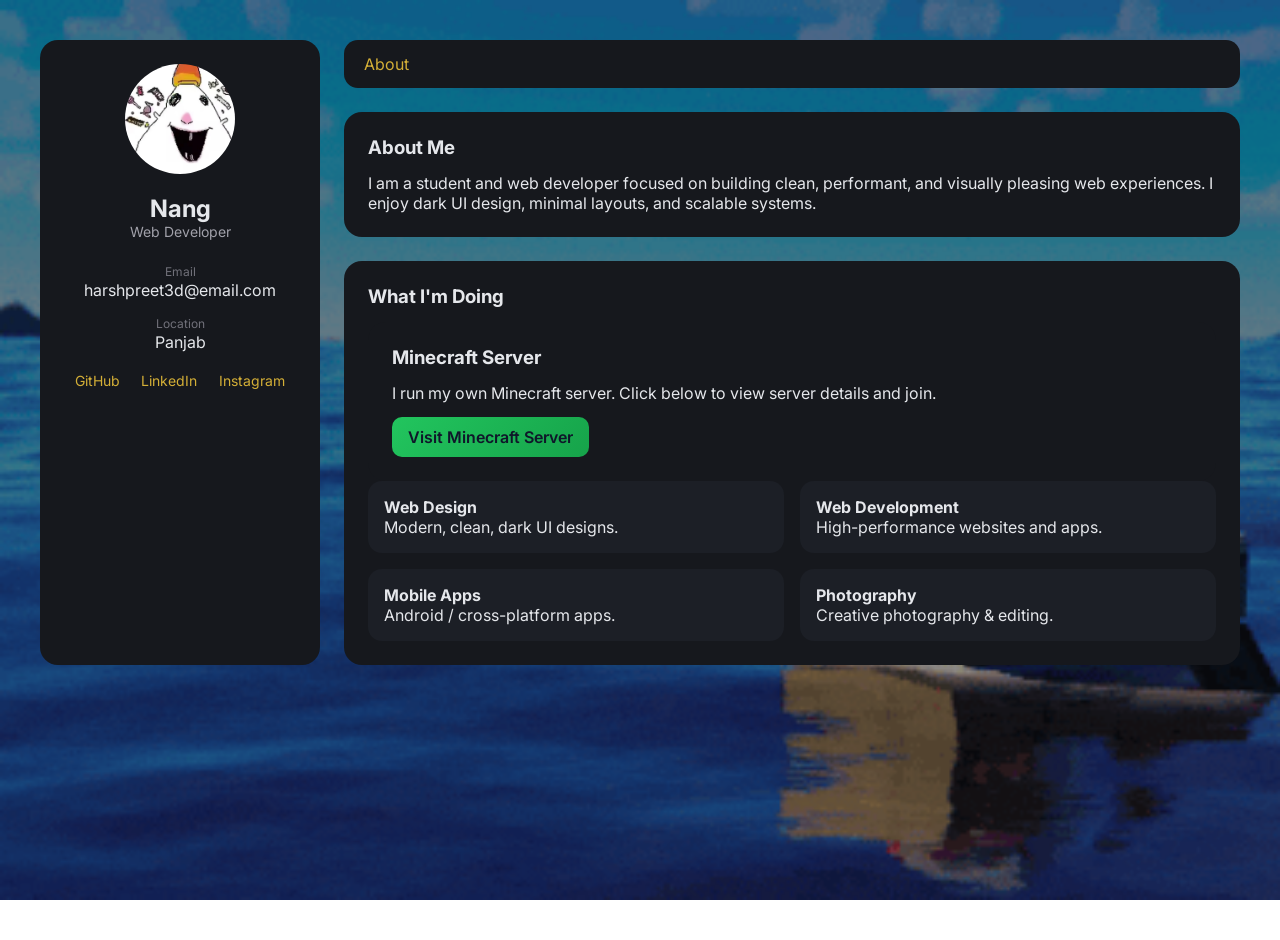
==== index.html @ 86fd9663 "Update personal description in index.html" ====
<!DOCTYPE html>
<html lang="en">
<head>
  <meta charset="UTF-8" />
  <title>Nang | Portfolio</title>
  <meta name="viewport" content="width=device-width, initial-scale=1.0" />
  <link rel="stylesheet" href="style.css" />
  <link href="https://fonts.googleapis.com/css2?family=Inter:wght@300;400;500;600;700&display=swap" rel="stylesheet">
</head>
<body>

  <div class="container">

    <!-- LEFT PROFILE CARD -->
    <aside class="profile-card">
      <img src="assets/avatar.png" alt="Profile" class="avatar">

      <h2>Nang</h2>
      <p class="role">Web Developer</p>

      <div class="info">
        <div><span>Email</span><p>harshpreet3d@email.com</p></div>
        <div><span>Location</span><p>Panjab</p></div>
      </div>

      <div class="socials">
        <a href="https://github.com/zlegend025-sys">GitHub</a>
        <a href="https://www.linkedin.com/in/harshpreet-singh-8305a2371/">LinkedIn</a>
        <a href="https://www.instagram.com/harshpreetbaidwan/">Instagram</a>
      </div>
    </aside>

    <!-- RIGHT CONTENT -->
    <main class="content">

      <!-- NAV -->
      <nav class="nav">
        <a class="active">About</a>
      </nav>

      <!-- ABOUT -->
      <section class="card">
        <h3>About Me</h3>
        <p>
          I am a student and web developer focused on building clean, performant, and visually pleasing web experiences. 
           I enjoy dark UI design, minimal layouts, and scalable systems.
        </p>
      </section>

      <!-- SERVICES -->
      <section class="card">
        <h3>What I'm Doing</h3>
  <section class="card">
    <h3>Minecraft Server</h3>

    <p>
      I run my own Minecraft server. Click below to view server details and join.
    </p>

<video autoplay muted loop id="bg-video">
  <source src="assets/ocean.mp4" type="video/mp4">
</video>
    
    <a
      href="https://server.harshpreet.live/"
      target="_blank"
      class="mc-button"
    >
      Visit Minecraft Server
    </a>
 </section>
        
        <div class="services">
          <div class="service">
            <h4>Web Design</h4>
            <p>Modern, clean, dark UI designs.</p>
          </div>

          <div class="service">
            <h4>Web Development</h4>
            <p>High-performance websites and apps.</p>
          </div>

          <div class="service">
            <h4>Mobile Apps</h4>
            <p>Android / cross-platform apps.</p>
          </div>

          <div class="service">
            <h4>Photography</h4>
            <p>Creative photography & editing.</p>
          </div>
        </div>
      </section>
      
    </main>

  </div>

  <script src="script.js"></script>
</body>
</html>
---- style.css ----
* {
  margin: 0;
  padding: 0;
  box-sizing: border-box;
  font-family: 'Inter', sans-serif;
}

body {
  background: #0e0f13;
  color: #e5e7eb;
  min-height: 100vh;
}

.container {
  max-width: 1200px;
  margin: 40px auto;
  display: grid;
  grid-template-columns: 280px 1fr;
  gap: 24px;
}

/* PROFILE CARD */
.profile-card {
  background: #16181d;
  border-radius: 18px;
  padding: 24px;
  text-align: center;
}

.avatar {
  width: 110px;
  height: 110px;
  border-radius: 50%;
  object-fit: cover;
  margin-bottom: 16px;
}

.role {
  color: #a1a1aa;
  font-size: 14px;
  margin-bottom: 20px;
}

.info div {
  margin-bottom: 12px;
}

.info span {
  font-size: 12px;
  color: #71717a;
}

.socials {
  margin-top: 20px;
  display: flex;
  justify-content: space-around;
}

.socials a {
  color: #d4af37;
  text-decoration: none;
  font-size: 14px;
}

/* RIGHT CONTENT */
.content {
  display: flex;
  flex-direction: column;
  gap: 24px;
}

.nav {
  background: #16181d;
  border-radius: 14px;
  padding: 14px 20px;
  display: flex;
  gap: 20px;
}

.nav a {
  color: #a1a1aa;
  cursor: pointer;
  text-decoration: none;
}

.nav a.active {
  color: #d4af37;
}

/* CARDS */
.card {
  background: #16181d;
  border-radius: 18px;
  padding: 24px;
}

.card h3 {
  margin-bottom: 14px;
}

/* SERVICES */
.services {
  display: grid;
  grid-template-columns: repeat(2, 1fr);
  gap: 16px;
}

.service {
  background: #1c1f26;
  border-radius: 14px;
  padding: 16px;
}
.mc-button {
  display: inline-block;
  margin-top: 14px;
  padding: 10px 16px;
  background: linear-gradient(135deg, #22c55e, #16a34a);
  color: #0f172a;
  font-weight: 600;
  border-radius: 10px;
  text-decoration: none;
  transition: transform 0.2s ease, box-shadow 0.2s ease;
}

.mc-button:hover {
  transform: translateY(-2px);
  box-shadow: 0 8px 24px rgba(34, 197, 94, 0.35);
}
body {
  margin: 0;
  min-height: 100vh;
  background: url("assets/bg.gif") no-repeat center center fixed;
  background-size: cover;
}
#bg-video {
  position: fixed;
  top: 0;
  left: 0;
  width: 100%;
  height: 100%;
  object-fit: cover;
  z-index: -1;
}
body::before {
  content: "";
  position: fixed;
  inset: 0;
  background: rgba(0,0,0,0.45);
  z-index: -1;
}
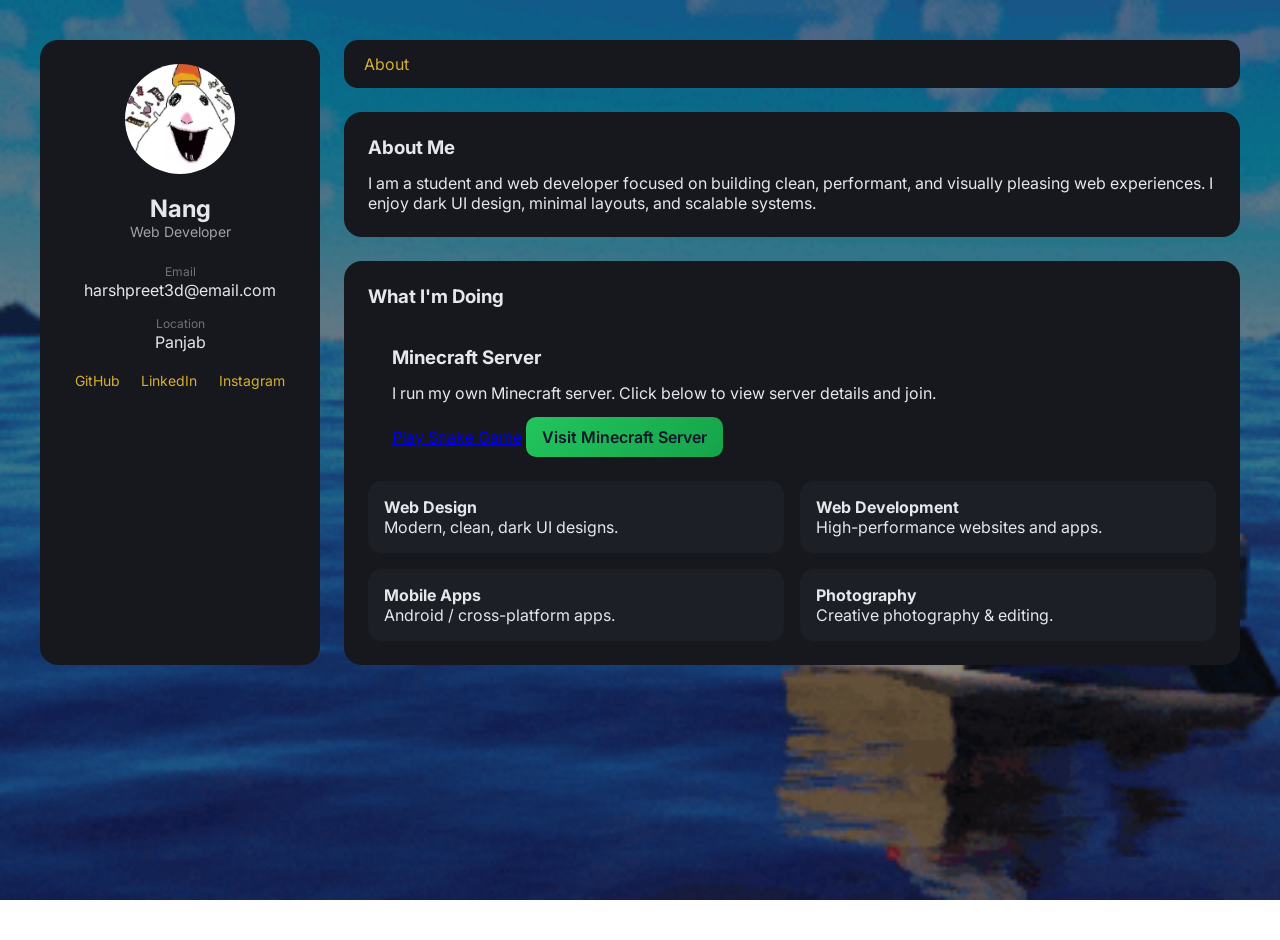
==== commit 9ed755fa: "Add link to play Snake Game in index.html" ====
--- a/index.html
+++ b/index.html
@@ -56,6 +56,7 @@
     <p>
       I run my own Minecraft server. Click below to view server details and join.
     </p>
+    <a href="apps/snake/snake.html">Play Snake Game</a>
 
 <video autoplay muted loop id="bg-video">
   <source src="assets/ocean.mp4" type="video/mp4">
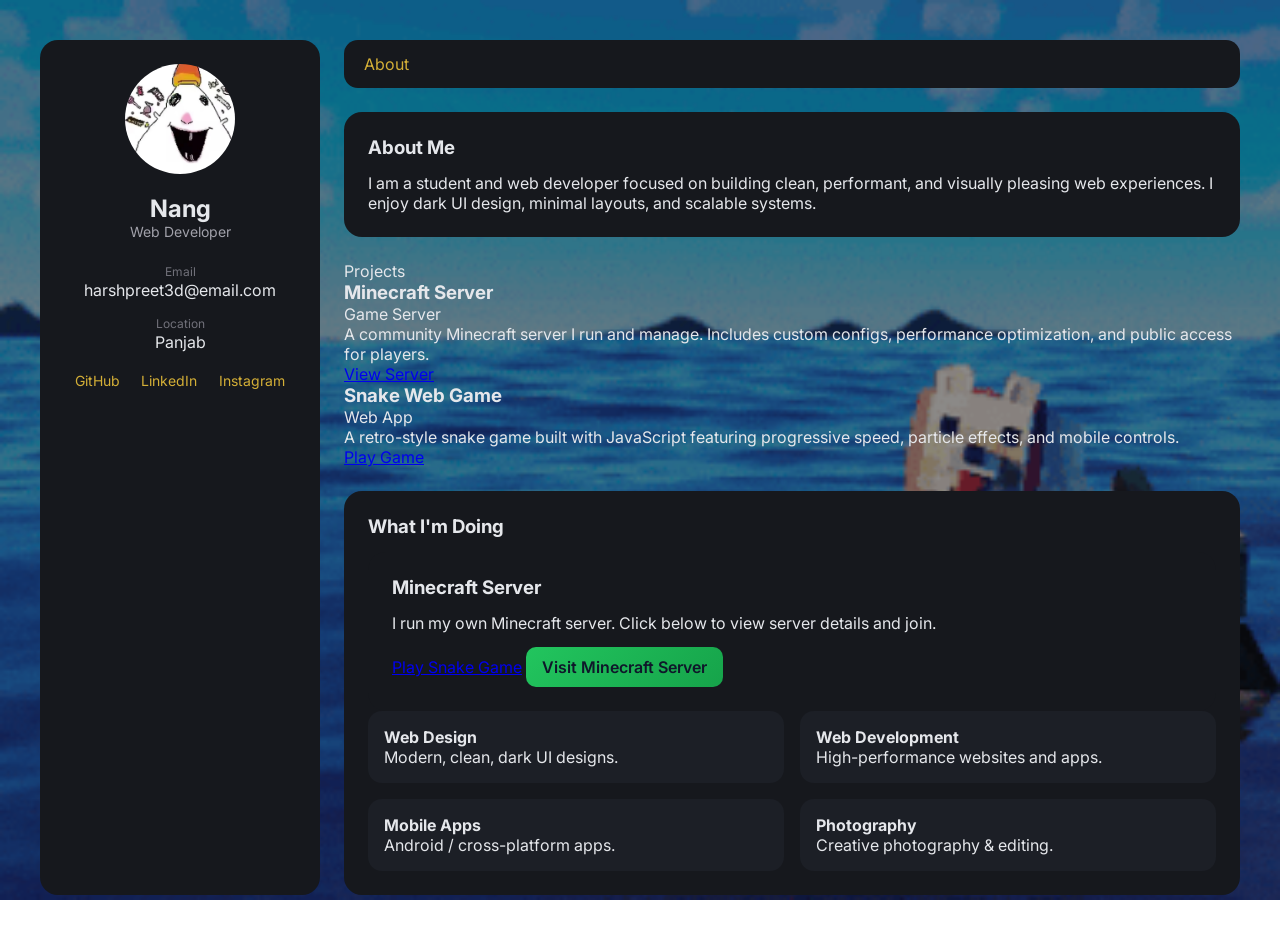
==== commit ec722440: "Add projects section with Minecraft and Snake game Added a section for projects with details about a" ====
--- a/index.html
+++ b/index.html
@@ -46,6 +46,49 @@
            I enjoy dark UI design, minimal layouts, and scalable systems.
         </p>
       </section>
+
+      <div class="section">
+  <div class="section-title">Projects</div>
+
+  <div class="projects-grid">
+
+    <!-- Minecraft Server -->
+    <div class="project-card">
+      <div class="project-header">
+        <h3>Minecraft Server</h3>
+        <span class="project-tag">Game Server</span>
+      </div>
+
+      <p>
+        A community Minecraft server I run and manage. Includes custom configs,
+        performance optimization, and public access for players.
+      </p>
+
+      <div class="project-links">
+        <a href="#" class="btn green">View Server</a>
+      </div>
+    </div>
+
+
+    <!-- Web App -->
+    <div class="project-card">
+      <div class="project-header">
+        <h3>Snake Web Game</h3>
+        <span class="project-tag">Web App</span>
+      </div>
+
+      <p>
+        A retro-style snake game built with JavaScript featuring progressive
+        speed, particle effects, and mobile controls.
+      </p>
+
+      <div class="project-links">
+        <a href="/snake" class="btn purple">Play Game</a>
+      </div>
+    </div>
+
+  </div>
+</div>
 
       <!-- SERVICES -->
       <section class="card">
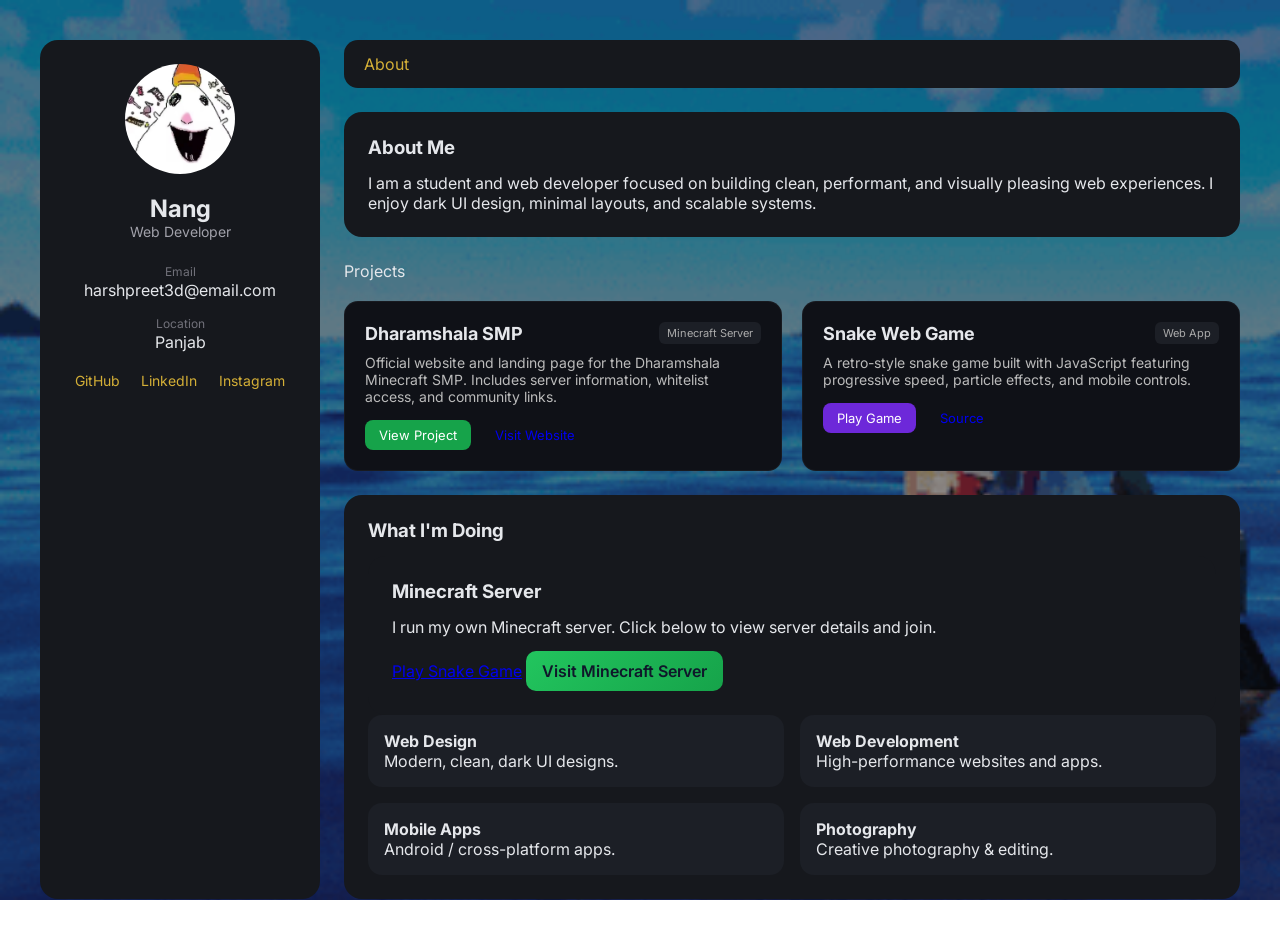
==== commit d642a191: "Revise project descriptions and update links Updated project details for the Dharamshala Minecraft S" ====
--- a/index.html
+++ b/index.html
@@ -47,30 +47,39 @@
         </p>
       </section>
 
-      <div class="section">
+   <div class="section">
   <div class="section-title">Projects</div>
 
   <div class="projects-grid">
 
-    <!-- Minecraft Server -->
-    <div class="project-card">
-      <div class="project-header">
-        <h3>Minecraft Server</h3>
-        <span class="project-tag">Game Server</span>
-      </div>
+  <!-- Minecraft Server -->
+<div class="project-card">
+  <div class="project-header">
+    <h3>Dharamshala SMP</h3>
+    <span class="project-tag">Minecraft Server</span>
+  </div>
 
-      <p>
-        A community Minecraft server I run and manage. Includes custom configs,
-        performance optimization, and public access for players.
-      </p>
+  <p>
+    Official website and landing page for the Dharamshala Minecraft SMP.
+    Includes server information, whitelist access, and community links.
+  </p>
 
-      <div class="project-links">
-        <a href="#" class="btn green">View Server</a>
-      </div>
-    </div>
+  <div class="project-links">
+    <a href="https://github.com/zlegend025-sys/dharamshala-server"
+       class="btn green"
+       target="_blank">
+       View Project
+    </a>
 
+    <a href="https://server.harshpreet.live"
+       class="btn"
+       target="_blank">
+       Visit Website
+    </a>
+  </div>
+</div>
 
-    <!-- Web App -->
+    <!-- Snake Game -->
     <div class="project-card">
       <div class="project-header">
         <h3>Snake Web Game</h3>
@@ -83,12 +92,21 @@
       </p>
 
       <div class="project-links">
-        <a href="/snake" class="btn purple">Play Game</a>
+        <a href="/apps/snake/" class="btn purple">
+          Play Game
+        </a>
+
+        <a href="https://github.com/zlegend025-sys/harshpreet.live/tree/main/apps/snake" 
+           class="btn" 
+           target="_blank">
+           Source
+        </a>
       </div>
     </div>
 
   </div>
 </div>
+ 
 
       <!-- SERVICES -->
       <section class="card">
--- a/style.css
+++ b/style.css
@@ -148,3 +148,70 @@
   background: rgba(0,0,0,0.45);
   z-index: -1;
 }
+.projects-grid{
+  display:grid;
+  grid-template-columns:repeat(auto-fit,minmax(260px,1fr));
+  gap:20px;
+  margin-top:20px;
+}
+
+.project-card{
+  background:#0f1117;
+  border-radius:14px;
+  padding:20px;
+  transition:0.2s ease;
+  border:1px solid rgba(255,255,255,0.04);
+}
+
+.project-card:hover{
+  transform:translateY(-3px);
+  border-color:rgba(255,255,255,0.08);
+}
+
+.project-header{
+  display:flex;
+  justify-content:space-between;
+  align-items:center;
+  margin-bottom:10px;
+}
+
+.project-header h3{
+  margin:0;
+  font-size:18px;
+}
+
+.project-tag{
+  font-size:11px;
+  padding:4px 8px;
+  background:#1c1f26;
+  border-radius:6px;
+  color:#aaa;
+}
+
+.project-card p{
+  font-size:14px;
+  color:#bbb;
+  margin-bottom:15px;
+}
+
+.project-links{
+  display:flex;
+  gap:10px;
+}
+
+.btn{
+  padding:7px 14px;
+  border-radius:8px;
+  font-size:13px;
+  text-decoration:none;
+}
+
+.btn.green{
+  background:#16a34a;
+  color:white;
+}
+
+.btn.purple{
+  background:#6d28d9;
+  color:white;
+}
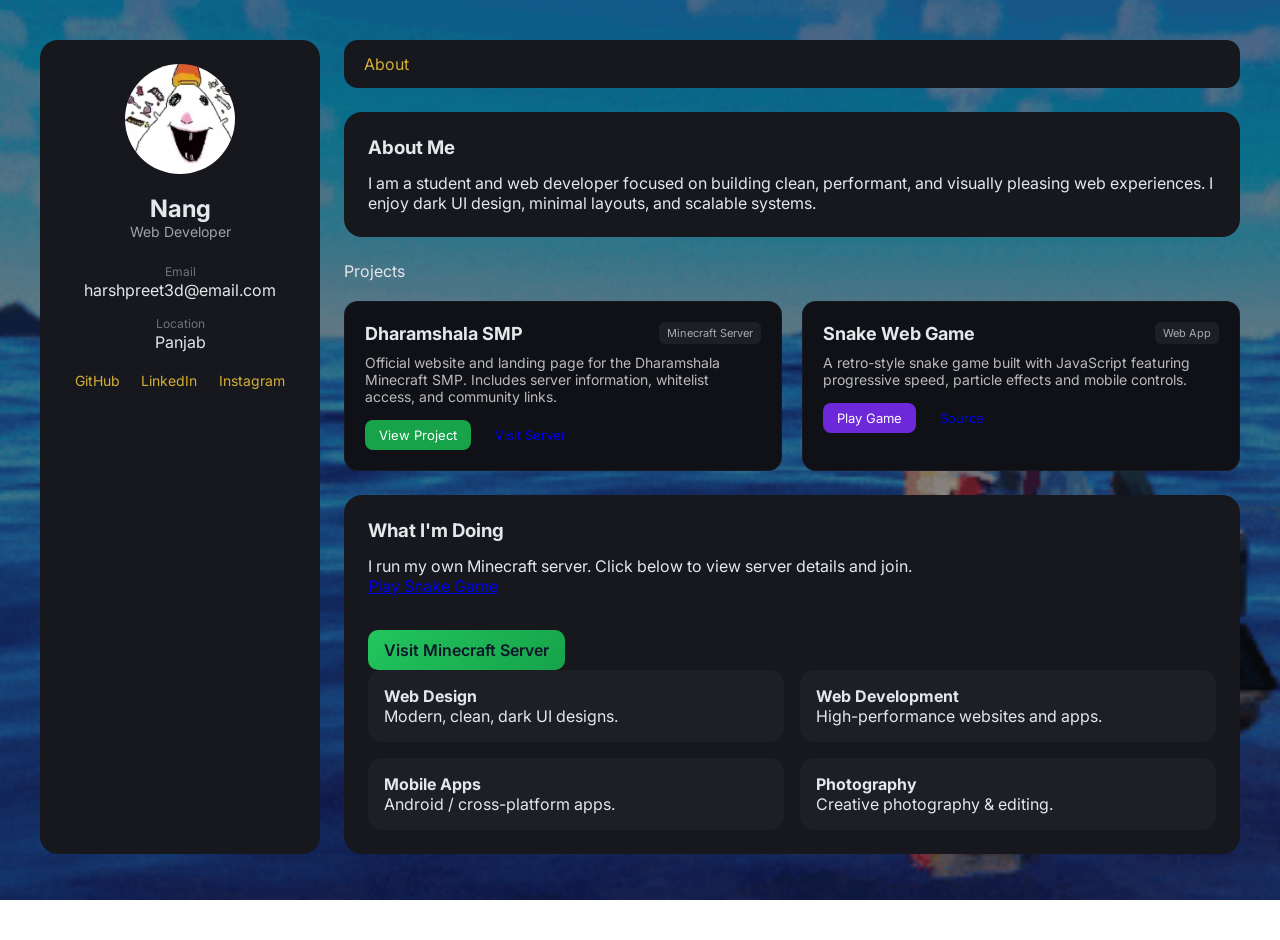
==== commit eb6e1a15: "Refactor index.html for improved layout and content Updated the HTML structure and content for the p" ====
--- a/index.html
+++ b/index.html
@@ -1,164 +1,208 @@
 <!DOCTYPE html>
 <html lang="en">
 <head>
-  <meta charset="UTF-8" />
-  <title>Nang | Portfolio</title>
-  <meta name="viewport" content="width=device-width, initial-scale=1.0" />
-  <link rel="stylesheet" href="style.css" />
-  <link href="https://fonts.googleapis.com/css2?family=Inter:wght@300;400;500;600;700&display=swap" rel="stylesheet">
+<meta charset="UTF-8">
+<title>Nang | Portfolio</title>
+<meta name="viewport" content="width=device-width, initial-scale=1.0">
+
+<link rel="stylesheet" href="style.css">
+
+<link href="https://fonts.googleapis.com/css2?family=Inter:wght@300;400;500;600;700&display=swap" rel="stylesheet">
+
 </head>
+
 <body>
 
-  <div class="container">
-
-    <!-- LEFT PROFILE CARD -->
-    <aside class="profile-card">
-      <img src="assets/avatar.png" alt="Profile" class="avatar">
-
-      <h2>Nang</h2>
-      <p class="role">Web Developer</p>
-
-      <div class="info">
-        <div><span>Email</span><p>harshpreet3d@email.com</p></div>
-        <div><span>Location</span><p>Panjab</p></div>
-      </div>
-
-      <div class="socials">
-        <a href="https://github.com/zlegend025-sys">GitHub</a>
-        <a href="https://www.linkedin.com/in/harshpreet-singh-8305a2371/">LinkedIn</a>
-        <a href="https://www.instagram.com/harshpreetbaidwan/">Instagram</a>
-      </div>
-    </aside>
-
-    <!-- RIGHT CONTENT -->
-    <main class="content">
-
-      <!-- NAV -->
-      <nav class="nav">
-        <a class="active">About</a>
-      </nav>
-
-      <!-- ABOUT -->
-      <section class="card">
-        <h3>About Me</h3>
-        <p>
-          I am a student and web developer focused on building clean, performant, and visually pleasing web experiences. 
-           I enjoy dark UI design, minimal layouts, and scalable systems.
-        </p>
-      </section>
-
-   <div class="section">
-  <div class="section-title">Projects</div>
-
-  <div class="projects-grid">
-
-  <!-- Minecraft Server -->
+<div class="container">
+
+<!-- PROFILE -->
+<aside class="profile-card">
+
+<img src="assets/avatar.png" class="avatar">
+
+<h2>Nang</h2>
+<p class="role">Web Developer</p>
+
+<div class="info">
+<div>
+<span>Email</span>
+<p>harshpreet3d@email.com</p>
+</div>
+
+<div>
+<span>Location</span>
+<p>Panjab</p>
+</div>
+</div>
+
+<div class="socials">
+<a href="https://github.com/zlegend025-sys">GitHub</a>
+<a href="https://www.linkedin.com/in/harshpreet-singh-8305a2371/">LinkedIn</a>
+<a href="https://www.instagram.com/harshpreetbaidwan/">Instagram</a>
+</div>
+
+</aside>
+
+
+<!-- RIGHT CONTENT -->
+<main class="content">
+
+<!-- NAV -->
+<nav class="nav">
+<a class="active">About</a>
+</nav>
+
+
+<!-- ABOUT -->
+<section class="card">
+
+<h3>About Me</h3>
+
+<p>
+I am a student and web developer focused on building clean, performant, and visually pleasing web experiences.
+I enjoy dark UI design, minimal layouts, and scalable systems.
+</p>
+
+</section>
+
+
+<!-- PROJECTS -->
+<div class="section">
+
+<div class="section-title">Projects</div>
+
+<div class="projects-grid">
+
+
+<!-- Minecraft Project -->
 <div class="project-card">
-  <div class="project-header">
-    <h3>Dharamshala SMP</h3>
-    <span class="project-tag">Minecraft Server</span>
-  </div>
-
-  <p>
-    Official website and landing page for the Dharamshala Minecraft SMP.
-    Includes server information, whitelist access, and community links.
-  </p>
-
-  <div class="project-links">
-    <a href="https://github.com/zlegend025-sys/dharamshala-server"
-       class="btn green"
-       target="_blank">
-       View Project
-    </a>
-
-    <a href="https://server.harshpreet.live"
-       class="btn"
-       target="_blank">
-       Visit Website
-    </a>
-  </div>
-</div>
-
-    <!-- Snake Game -->
-    <div class="project-card">
-      <div class="project-header">
-        <h3>Snake Web Game</h3>
-        <span class="project-tag">Web App</span>
-      </div>
-
-      <p>
-        A retro-style snake game built with JavaScript featuring progressive
-        speed, particle effects, and mobile controls.
-      </p>
-
-      <div class="project-links">
-        <a href="/apps/snake/" class="btn purple">
-          Play Game
-        </a>
-
-        <a href="https://github.com/zlegend025-sys/harshpreet.live/tree/main/apps/snake" 
-           class="btn" 
-           target="_blank">
-           Source
-        </a>
-      </div>
-    </div>
-
-  </div>
-</div>
- 
-
-      <!-- SERVICES -->
-      <section class="card">
-        <h3>What I'm Doing</h3>
-  <section class="card">
-    <h3>Minecraft Server</h3>
-
-    <p>
-      I run my own Minecraft server. Click below to view server details and join.
-    </p>
-    <a href="apps/snake/snake.html">Play Snake Game</a>
-
+
+<div class="project-header">
+<h3>Dharamshala SMP</h3>
+<span class="project-tag">Minecraft Server</span>
+</div>
+
+<p>
+Official website and landing page for the Dharamshala Minecraft SMP.
+Includes server information, whitelist access, and community links.
+</p>
+
+<div class="project-links">
+
+<a href="https://github.com/zlegend025-sys/dharamshala-server"
+class="btn green"
+target="_blank">
+View Project
+</a>
+
+<a href="https://server.harshpreet.live"
+class="btn"
+target="_blank">
+Visit Server
+</a>
+
+</div>
+
+</div>
+
+
+<!-- Snake Game -->
+<div class="project-card">
+
+<div class="project-header">
+<h3>Snake Web Game</h3>
+<span class="project-tag">Web App</span>
+</div>
+
+<p>
+A retro-style snake game built with JavaScript featuring progressive speed,
+particle effects and mobile controls.
+</p>
+
+<div class="project-links">
+
+<a href="apps/snake/snake.html" class="btn purple">
+Play Game
+</a>
+
+<a href="https://github.com/zlegend025-sys/harshpreet.live/tree/main/apps/snake"
+class="btn"
+target="_blank">
+Source
+</a>
+
+</div>
+
+</div>
+
+</div>
+
+</div>
+
+
+<!-- SERVICES -->
+<section class="card">
+
+<h3>What I'm Doing</h3>
+
+<p>
+I run my own Minecraft server. Click below to view server details and join.
+</p>
+
+<a href="apps/snake/snake.html">
+Play Snake Game
+</a>
+
+<br><br>
+
+<a
+href="https://server.harshpreet.live"
+target="_blank"
+class="mc-button">
+
+Visit Minecraft Server
+
+</a>
+
+
+<div class="services">
+
+<div class="service">
+<h4>Web Design</h4>
+<p>Modern, clean, dark UI designs.</p>
+</div>
+
+<div class="service">
+<h4>Web Development</h4>
+<p>High-performance websites and apps.</p>
+</div>
+
+<div class="service">
+<h4>Mobile Apps</h4>
+<p>Android / cross-platform apps.</p>
+</div>
+
+<div class="service">
+<h4>Photography</h4>
+<p>Creative photography & editing.</p>
+</div>
+
+</div>
+
+</section>
+
+</main>
+
+</div>
+
+
+<!-- Background Video -->
 <video autoplay muted loop id="bg-video">
-  <source src="assets/ocean.mp4" type="video/mp4">
+<source src="assets/ocean.mp4" type="video/mp4">
 </video>
-    
-    <a
-      href="https://server.harshpreet.live/"
-      target="_blank"
-      class="mc-button"
-    >
-      Visit Minecraft Server
-    </a>
- </section>
-        
-        <div class="services">
-          <div class="service">
-            <h4>Web Design</h4>
-            <p>Modern, clean, dark UI designs.</p>
-          </div>
-
-          <div class="service">
-            <h4>Web Development</h4>
-            <p>High-performance websites and apps.</p>
-          </div>
-
-          <div class="service">
-            <h4>Mobile Apps</h4>
-            <p>Android / cross-platform apps.</p>
-          </div>
-
-          <div class="service">
-            <h4>Photography</h4>
-            <p>Creative photography & editing.</p>
-          </div>
-        </div>
-      </section>
-      
-    </main>
-
-  </div>
-
-  <script src="script.js"></script>
+
+
+<script src="script.js"></script>
+
 </body>
 </html>
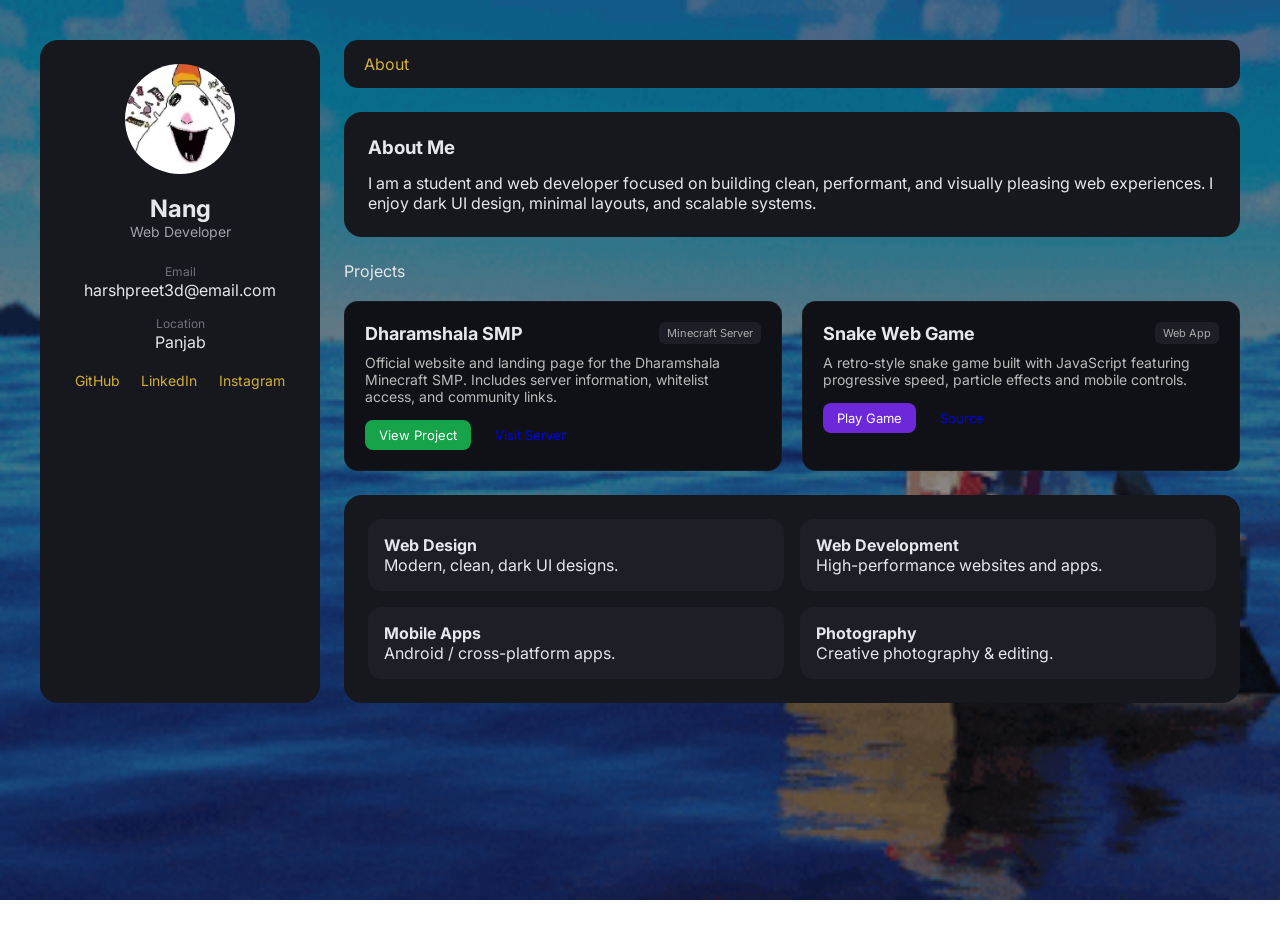
==== commit d263f845: "Modify project link and clean up services section Updated project link and removed Minecraft server " ====
--- a/index.html
+++ b/index.html
@@ -89,7 +89,7 @@
 
 <div class="project-links">
 
-<a href="https://github.com/zlegend025-sys/dharamshala-server"
+<a href="https://server.harshpreet.live"
 class="btn green"
 target="_blank">
 View Project
@@ -143,28 +143,6 @@
 <!-- SERVICES -->
 <section class="card">
 
-<h3>What I'm Doing</h3>
-
-<p>
-I run my own Minecraft server. Click below to view server details and join.
-</p>
-
-<a href="apps/snake/snake.html">
-Play Snake Game
-</a>
-
-<br><br>
-
-<a
-href="https://server.harshpreet.live"
-target="_blank"
-class="mc-button">
-
-Visit Minecraft Server
-
-</a>
-
-
 <div class="services">
 
 <div class="service">
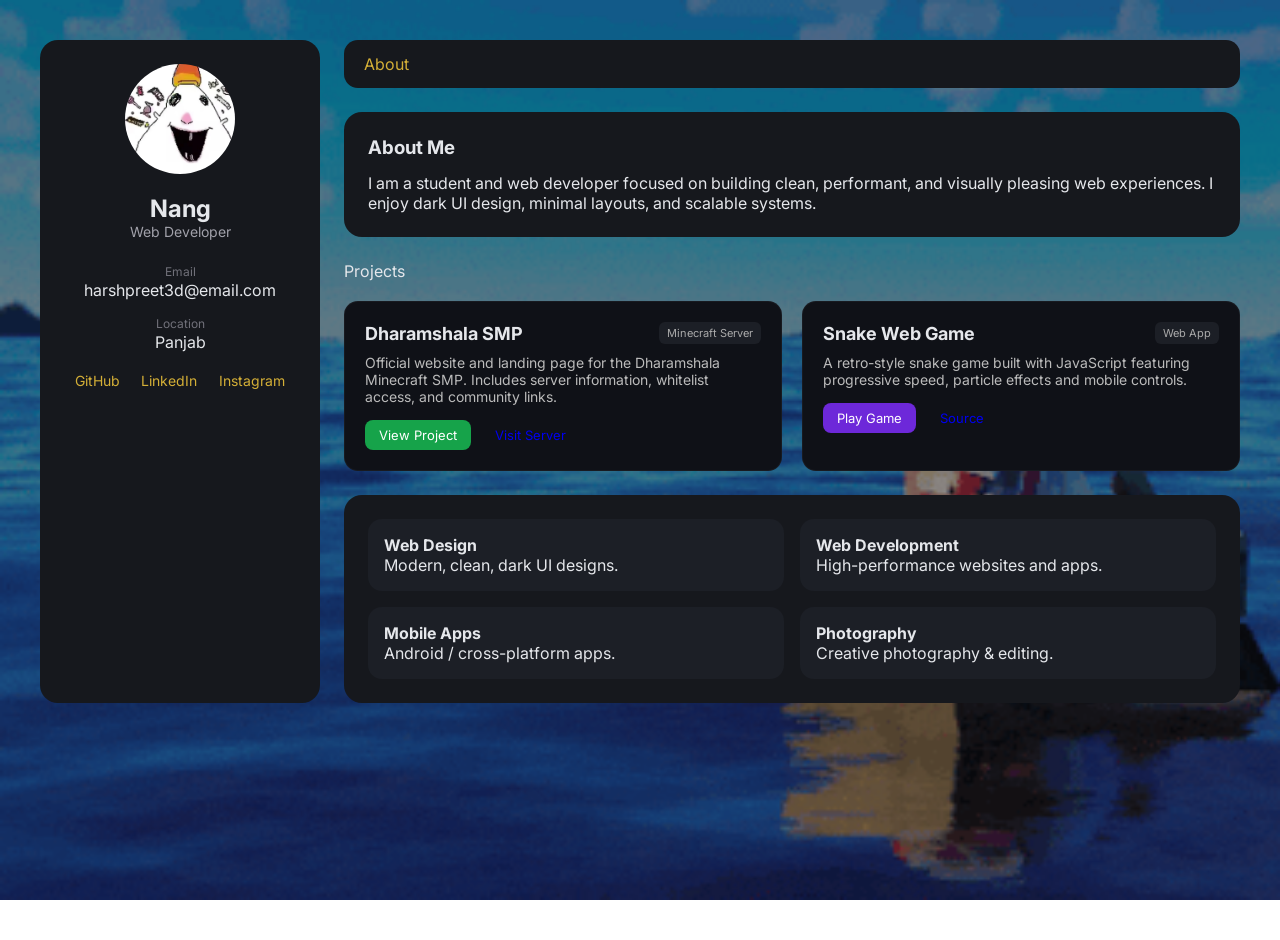
==== commit 30e36287: "Update portfolio title from 'Nang' to 'Harshpreet'" ====
--- a/index.html
+++ b/index.html
@@ -2,7 +2,7 @@
 <html lang="en">
 <head>
 <meta charset="UTF-8">
-<title>Nang | Portfolio</title>
+<title>Harshpreet | Portfolio</title>
 <meta name="viewport" content="width=device-width, initial-scale=1.0">
 
 <link rel="stylesheet" href="style.css">
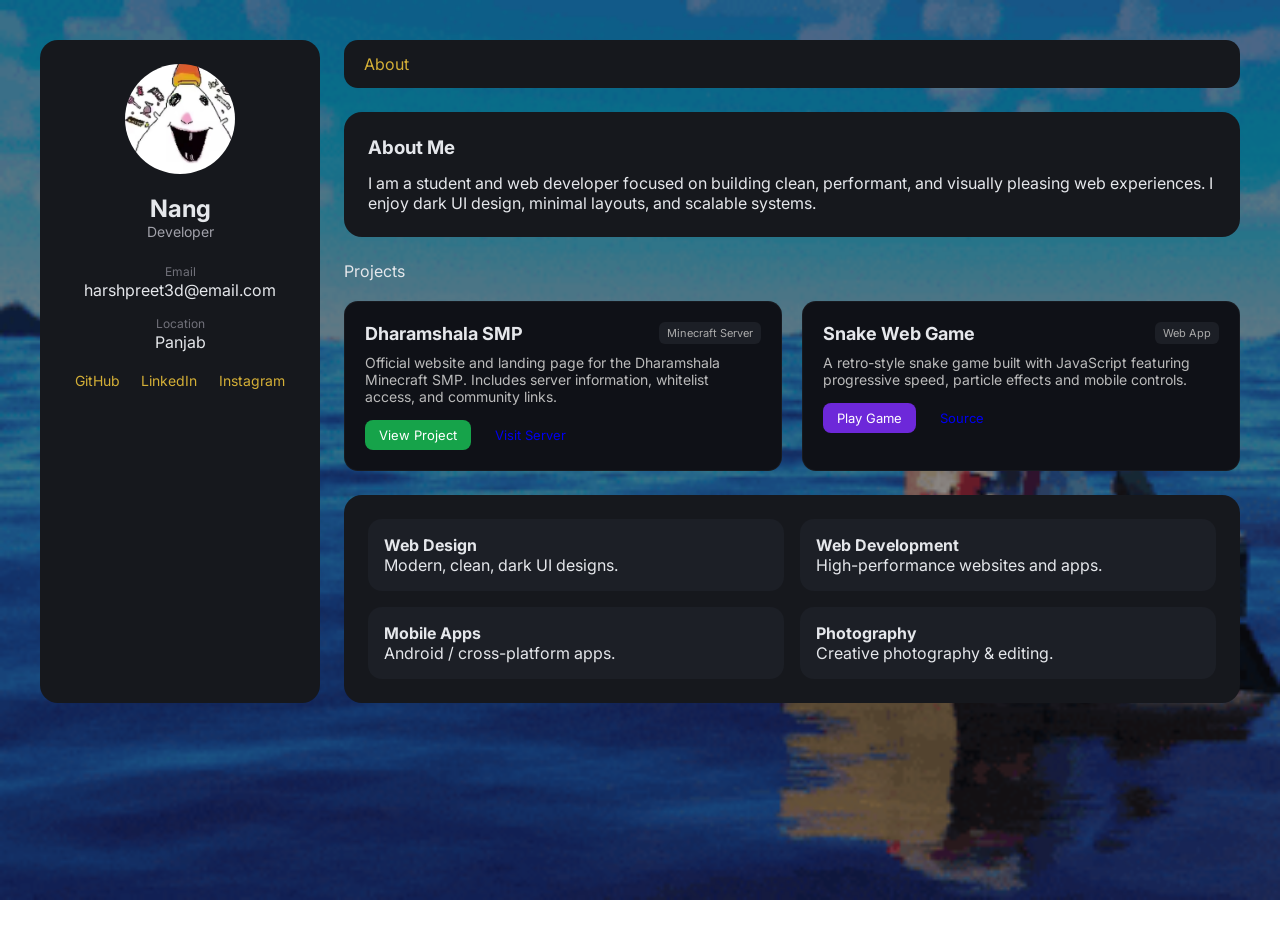
==== commit 3108c15b: "Change role from 'Web Developer' to 'Developer'" ====
--- a/index.html
+++ b/index.html
@@ -21,7 +21,7 @@
 <img src="assets/avatar.png" class="avatar">
 
 <h2>Nang</h2>
-<p class="role">Web Developer</p>
+<p class="role">Developer</p>
 
 <div class="info">
 <div>
